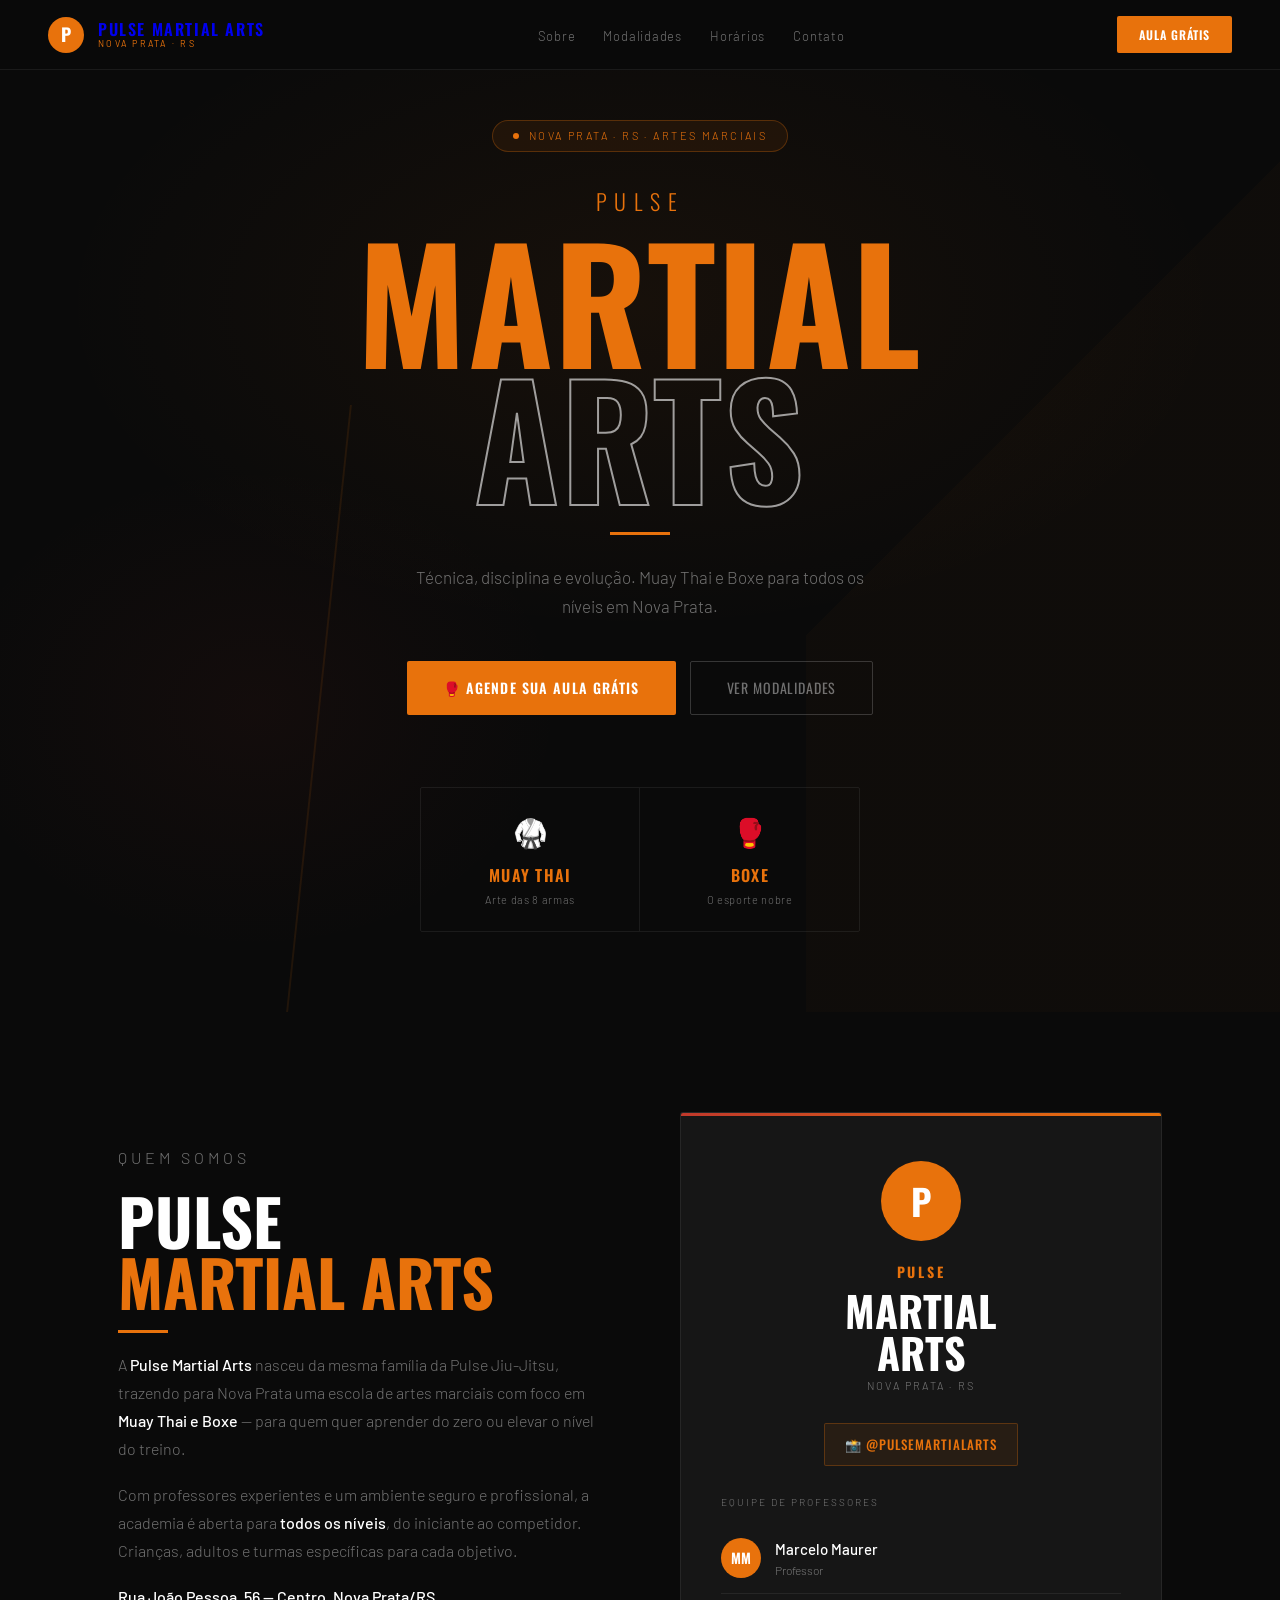
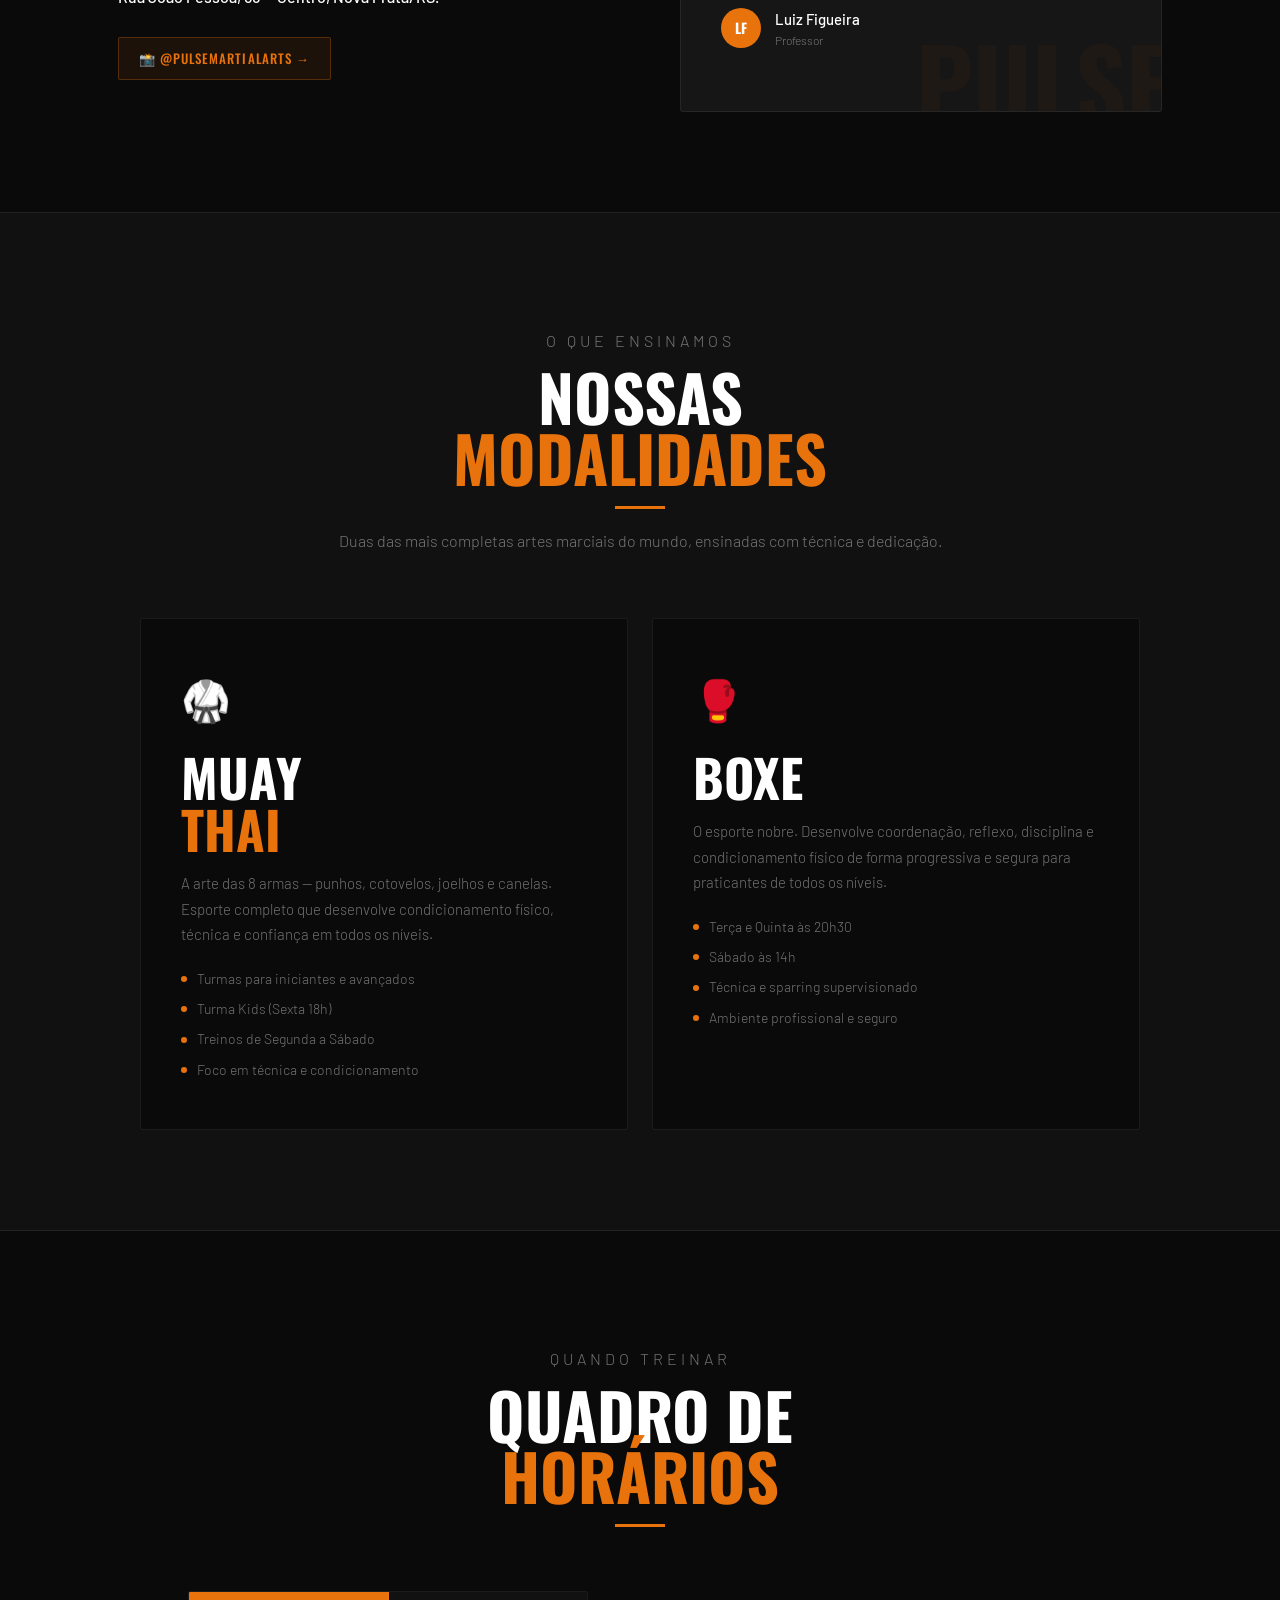
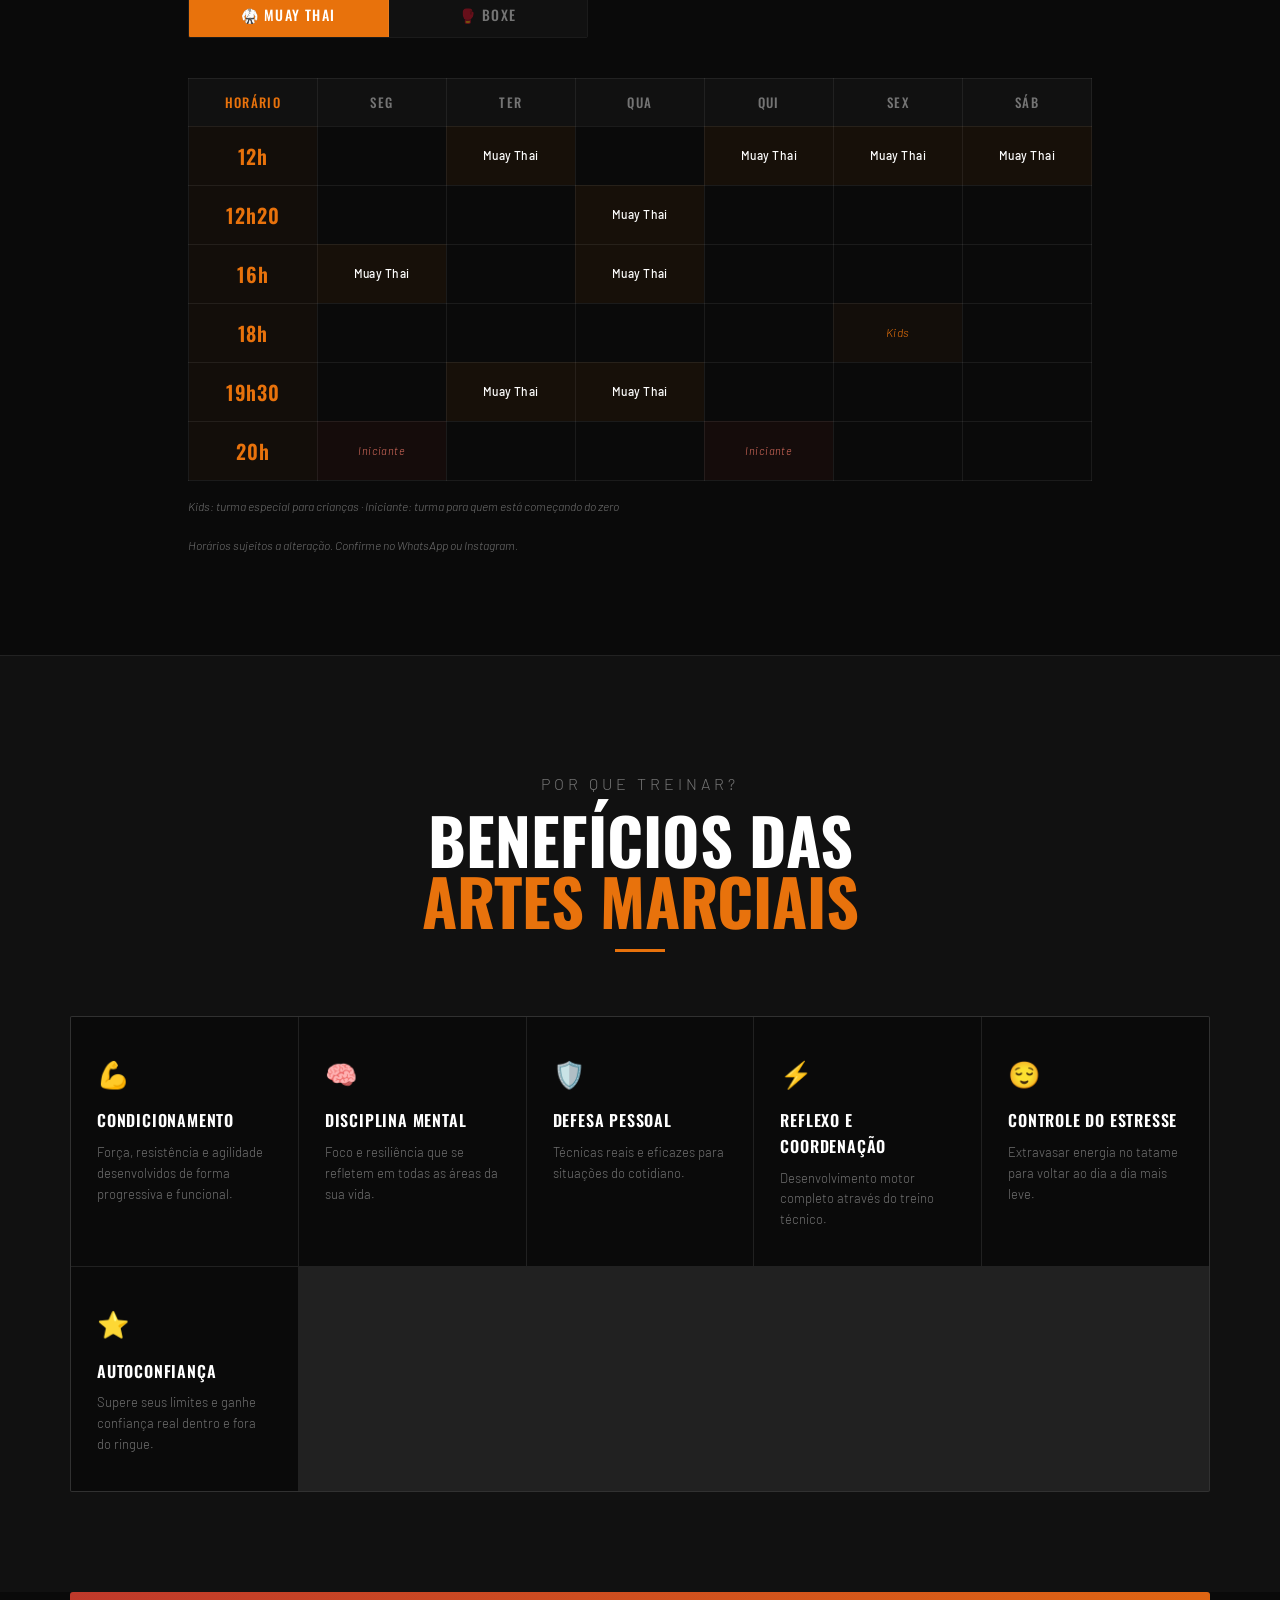
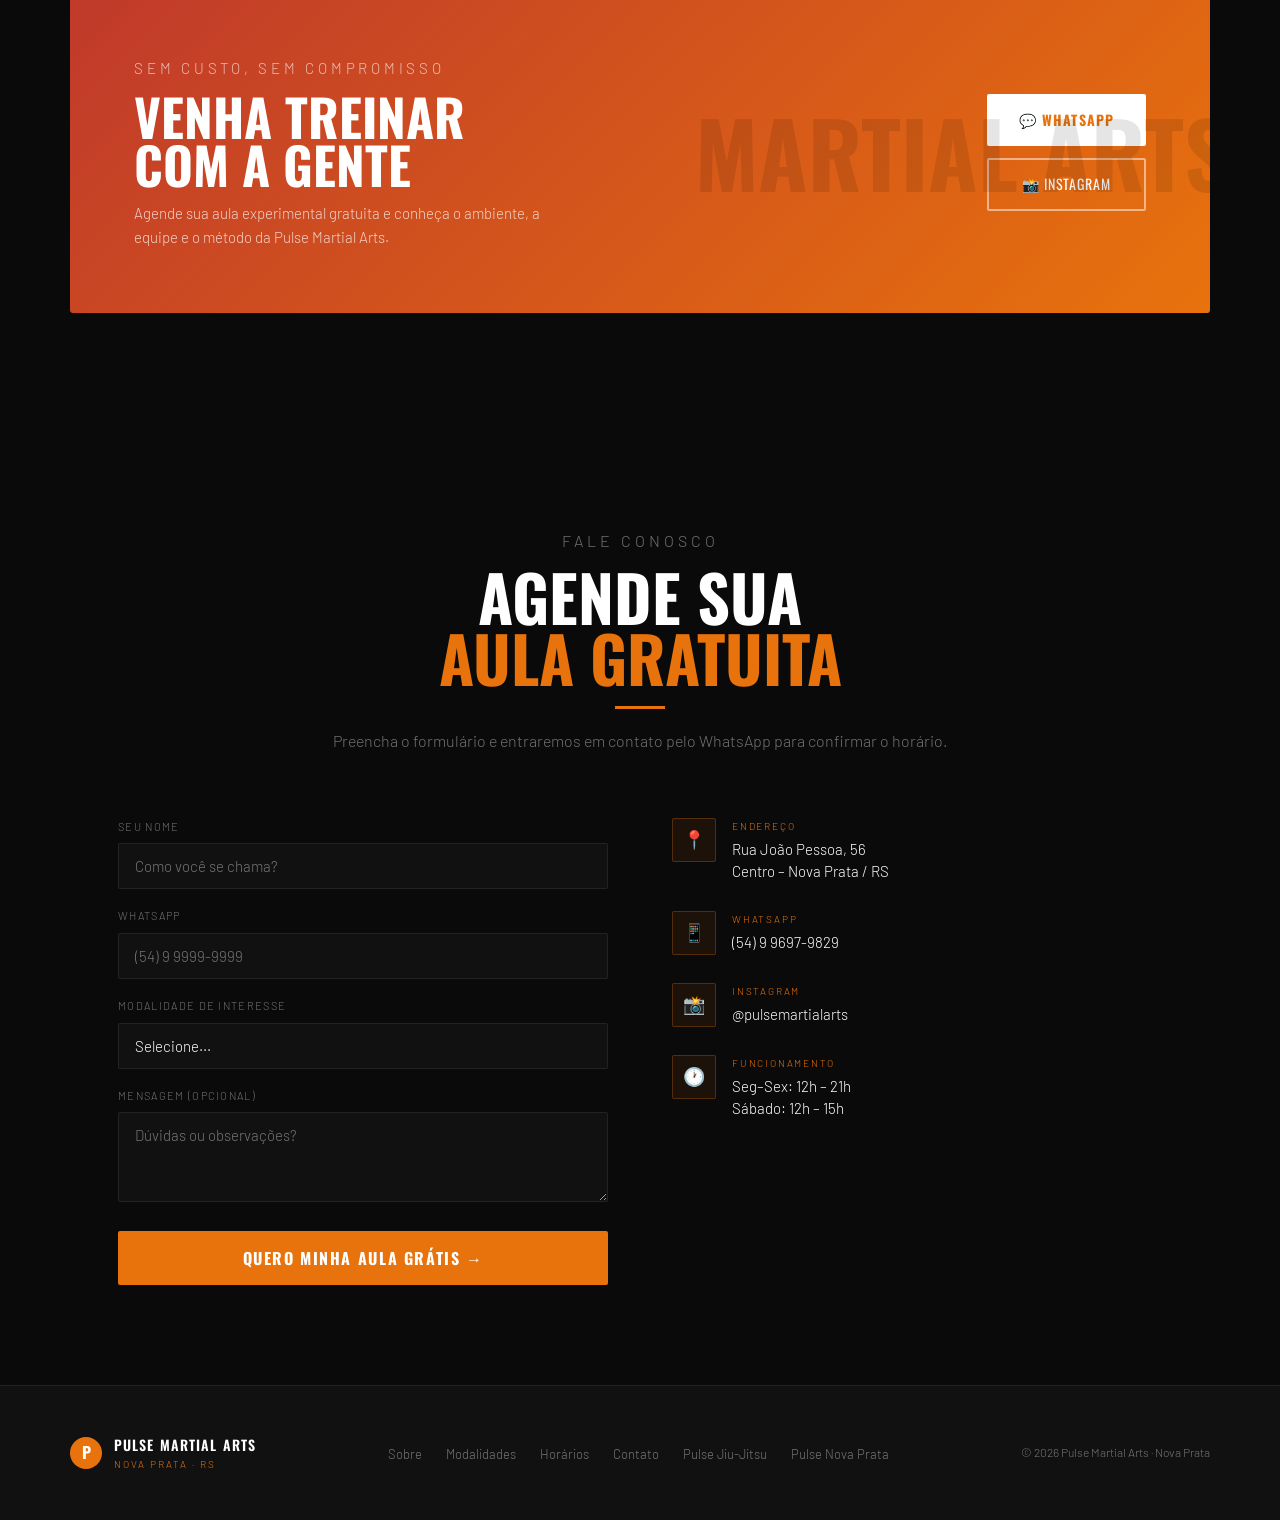
==== martial-arts/index.html @ 117d750c "Create index.html" ====
<!DOCTYPE html>
<html lang="pt-BR">
<head>
<meta charset="UTF-8">
<meta name="viewport" content="width=device-width, initial-scale=1.0">
<title>Pulse Martial Arts | Nova Prata – RS</title>
<meta name="description" content="Pulse Martial Arts Nova Prata — Muay Thai e Boxe. Técnica, disciplina e evolução. Rua João Pessoa, 56 – Centro. Agende sua aula gratuita.">
<link rel="preconnect" href="https://fonts.googleapis.com">
<link href="https://fonts.googleapis.com/css2?family=Oswald:wght@300;400;500;600;700&family=Barlow:wght@300;400;500&display=swap" rel="stylesheet">

<style>
*,*::before,*::after{box-sizing:border-box;margin:0;padding:0}
html{scroll-behavior:smooth}

:root{
  --black:#0a0a0a;
  --dark:#111;
  --card:#161616;
  --border:rgba(255,255,255,0.07);
  --white:#ffffff;
  --muted:rgba(255,255,255,0.42);
  --orange:#e8720c;
  --orange2:#f08020;
  --red:#c0392b;
  --orange-dim:rgba(232,114,12,0.08);
  --orange-border:rgba(232,114,12,0.28);
}

body{
  background:var(--black);
  color:var(--white);
  font-family:'Barlow',sans-serif;
  font-weight:300;
  line-height:1.6;
  overflow-x:hidden;
}

::-webkit-scrollbar{width:4px}
::-webkit-scrollbar-track{background:var(--black)}
::-webkit-scrollbar-thumb{background:var(--orange);border-radius:2px}

/* ── NAV ── */
nav{
  position:fixed;top:0;left:0;right:0;z-index:200;
  display:flex;align-items:center;justify-content:space-between;
  padding:16px 48px;
  background:rgba(10,10,10,0.93);
  backdrop-filter:blur(16px);
  border-bottom:1px solid var(--border);
}

.nav-logo{display:flex;align-items:center;gap:14px;text-decoration:none}

.nav-p{
  width:36px;height:36px;
  background:var(--orange);border-radius:50%;
  display:grid;place-items:center;
  font-family:'Oswald',sans-serif;
  font-weight:700;font-size:18px;color:var(--white);
}

.nav-name{display:flex;flex-direction:column;line-height:1.15}

.nav-pulse{
  font-family:'Oswald',sans-serif;
  font-weight:600;font-size:16px;letter-spacing:0.1em;
  text-transform:uppercase;
}

.nav-sub{
  font-size:9px;letter-spacing:0.25em;
  text-transform:uppercase;color:var(--orange);font-weight:400;
}

.nav-links{display:flex;gap:28px;list-style:none}
.nav-links a{
  color:var(--muted);text-decoration:none;
  font-size:13px;letter-spacing:0.06em;transition:color .2s;
}
.nav-links a:hover{color:var(--white)}

.nav-cta{
  background:var(--orange);color:var(--white);
  padding:9px 22px;border-radius:2px;
  text-decoration:none;font-size:12px;
  font-weight:600;letter-spacing:0.08em;
  font-family:'Oswald',sans-serif;
  text-transform:uppercase;
  transition:background .2s,transform .15s;
}
.nav-cta:hover{background:var(--orange2);transform:translateY(-1px)}

/* ── HERO ── */
#hero{
  min-height:100vh;
  display:flex;align-items:center;justify-content:center;
  padding:120px 48px 80px;
  position:relative;overflow:hidden;
  text-align:center;
}

.hero-bg{
  position:absolute;inset:0;
  background:
    radial-gradient(ellipse 70% 50% at 50% 30%,rgba(232,114,12,0.06) 0%,transparent 65%),
    radial-gradient(ellipse 40% 40% at 20% 70%,rgba(192,57,43,0.05) 0%,transparent 60%);
  background-color:var(--black);
}

/* diagonal slashes */
.hero-slash1{
  position:absolute;top:0;right:-8%;
  width:45%;height:100%;
  background:linear-gradient(135deg,transparent 40%,rgba(232,114,12,0.025) 40%);
  pointer-events:none;
}
.hero-slash2{
  position:absolute;bottom:0;left:-5%;
  width:30%;height:60%;
  border-right:2px solid rgba(232,114,12,0.1);
  transform:skewX(-6deg);
  pointer-events:none;
}

.hero-content{position:relative;z-index:2;max-width:900px}

.hero-badge{
  display:inline-flex;align-items:center;gap:10px;
  background:var(--orange-dim);
  border:1px solid var(--orange-border);
  color:var(--orange);
  font-size:11px;letter-spacing:0.22em;
  text-transform:uppercase;
  padding:6px 20px;border-radius:100px;
  margin-bottom:32px;
  animation:fadeUp .7s ease both;
}

.hero-badge::before{
  content:'';width:6px;height:6px;
  border-radius:50%;background:var(--orange);
  animation:blink 2s infinite;
}

@keyframes blink{
  0%,100%{opacity:1}50%{opacity:.3}
}

.hero-eyebrow{
  font-family:'Oswald',sans-serif;
  font-weight:300;font-size:clamp(16px,2vw,22px);
  letter-spacing:0.35em;text-transform:uppercase;
  color:var(--orange);margin-bottom:12px;
  animation:fadeUp .7s .05s ease both;
}

.hero-title{
  font-family:'Oswald',sans-serif;
  font-weight:700;
  font-size:clamp(70px,13vw,155px);
  line-height:0.88;
  letter-spacing:0.01em;
  text-transform:uppercase;
  animation:fadeUp .7s .1s ease both;
}

.hero-title .outline{
  -webkit-text-stroke:2px rgba(255,255,255,0.6);
  color:transparent;
}

.hero-title .accent{color:var(--orange)}

.hero-divider{
  width:60px;height:3px;
  background:var(--orange);
  margin:28px auto;
  animation:fadeUp .7s .18s ease both;
}

.hero-sub{
  max-width:480px;margin:0 auto;
  color:var(--muted);font-size:17px;line-height:1.7;
  animation:fadeUp .7s .22s ease both;
}

.hero-actions{
  display:flex;gap:14px;justify-content:center;
  margin-top:40px;flex-wrap:wrap;
  animation:fadeUp .7s .3s ease both;
}

.btn-primary{
  background:var(--orange);color:var(--white);
  padding:15px 36px;border-radius:2px;
  text-decoration:none;font-weight:600;font-size:14px;
  letter-spacing:0.08em;text-transform:uppercase;
  font-family:'Oswald',sans-serif;
  transition:background .2s,transform .15s;
  display:inline-flex;align-items:center;gap:8px;
}
.btn-primary:hover{background:var(--orange2);transform:translateY(-2px)}

.btn-ghost{
  border:1px solid rgba(255,255,255,0.18);color:var(--muted);
  padding:15px 36px;border-radius:2px;
  text-decoration:none;font-size:14px;
  letter-spacing:0.06em;text-transform:uppercase;
  font-family:'Oswald',sans-serif;font-weight:400;
  transition:border-color .2s,color .2s;
}
.btn-ghost:hover{border-color:rgba(255,255,255,.4);color:var(--white)}

.hero-modalities{
  display:flex;gap:0;justify-content:center;
  margin-top:72px;
  border:1px solid var(--border);border-radius:2px;
  overflow:hidden;max-width:440px;
  margin-left:auto;margin-right:auto;
  animation:fadeUp .7s .4s ease both;
}

.mod-item{
  flex:1;padding:22px 20px;text-align:center;
  border-right:1px solid var(--border);
}
.mod-item:last-child{border-right:none}

.mod-icon{font-size:28px;margin-bottom:8px}

.mod-name{
  font-family:'Oswald',sans-serif;font-weight:600;
  font-size:16px;letter-spacing:0.08em;text-transform:uppercase;
  color:var(--orange);
}

.mod-desc{font-size:11px;color:var(--muted);letter-spacing:0.06em;margin-top:3px}

@keyframes fadeUp{
  from{opacity:0;transform:translateY(22px)}
  to{opacity:1;transform:translateY(0)}
}

/* ── SECTION BASE ── */
.section-label{
  font-size:11px;letter-spacing:0.25em;
  text-transform:uppercase;color:var(--orange);margin-bottom:12px;
}

.section-title{
  font-family:'Oswald',sans-serif;
  font-weight:700;text-transform:uppercase;
  font-size:clamp(36px,5vw,64px);line-height:0.95;
}

.section-divider{
  width:50px;height:3px;background:var(--orange);margin:18px 0;
}

.section-header{text-align:center;max-width:640px;margin:0 auto 64px}
.section-header .section-divider{margin:18px auto}
.section-header p{color:var(--muted);margin-top:14px;font-size:16px;line-height:1.7}

/* ── SOBRE ── */
#sobre{
  padding:100px 48px;
  max-width:1140px;margin:0 auto;
  display:grid;grid-template-columns:1fr 1fr;
  gap:80px;align-items:center;
}

.sobre-text p{
  color:var(--muted);font-size:16px;
  margin-bottom:18px;line-height:1.75;
}
.sobre-text strong{color:var(--white);font-weight:500}

.sobre-card{
  background:var(--card);
  border:1px solid var(--border);
  border-radius:3px;padding:48px 40px;
  text-align:center;position:relative;overflow:hidden;
}

.sobre-card::before{
  content:'';position:absolute;
  top:0;left:0;right:0;height:3px;
  background:linear-gradient(90deg,var(--red),var(--orange));
}

.sobre-card::after{
  content:'PULSE';
  position:absolute;bottom:-20px;right:-10px;
  font-family:'Oswald',sans-serif;font-weight:700;
  font-size:100px;color:rgba(232,114,12,0.04);
  line-height:1;pointer-events:none;
}

.sobre-emblem{
  width:80px;height:80px;border-radius:50%;
  background:var(--orange);
  display:grid;place-items:center;
  font-family:'Oswald',sans-serif;
  font-weight:700;font-size:36px;color:var(--white);
  margin:0 auto 20px;
}

.sobre-card-title{
  font-family:'Oswald',sans-serif;font-weight:700;
  font-size:14px;letter-spacing:0.2em;text-transform:uppercase;
  color:var(--orange);margin-bottom:6px;
}

.sobre-card-name{
  font-family:'Oswald',sans-serif;font-weight:700;
  font-size:42px;text-transform:uppercase;line-height:1;
  margin-bottom:4px;
}

.sobre-card-city{
  font-size:11px;letter-spacing:0.2em;text-transform:uppercase;
  color:var(--muted);margin-bottom:28px;
}

.sobre-insta{
  display:inline-flex;align-items:center;gap:8px;
  background:var(--orange-dim);border:1px solid var(--orange-border);
  color:var(--orange);padding:10px 20px;border-radius:2px;
  text-decoration:none;font-size:13px;
  font-family:'Oswald',sans-serif;font-weight:500;
  letter-spacing:0.08em;text-transform:uppercase;
  transition:background .2s;
}
.sobre-insta:hover{background:rgba(232,114,12,0.15)}

.profs-list{margin-top:28px;text-align:left}
.profs-label{
  font-size:10px;letter-spacing:0.2em;text-transform:uppercase;
  color:var(--muted);margin-bottom:14px;
}
.prof-item{
  display:flex;align-items:center;gap:14px;
  padding:13px 0;border-bottom:1px solid var(--border);
}
.prof-item:last-child{border-bottom:none}
.prof-avatar{
  width:40px;height:40px;border-radius:50%;
  background:var(--orange);
  display:grid;place-items:center;
  font-family:'Oswald',sans-serif;font-weight:700;
  font-size:14px;color:var(--white);flex-shrink:0;
}
.prof-name{font-size:15px;font-weight:500}
.prof-role{font-size:12px;color:var(--muted)}

/* ── MODALIDADES ── */
#modalidades{
  background:var(--dark);
  border-top:1px solid var(--border);
  border-bottom:1px solid var(--border);
  padding:100px 48px;
}

.modal-grid{
  display:grid;grid-template-columns:1fr 1fr;
  gap:24px;max-width:1000px;margin:0 auto;
}

.modal-card{
  background:var(--black);
  border:1px solid var(--border);
  border-radius:3px;padding:48px 40px;
  position:relative;overflow:hidden;
  transition:border-color .25s,transform .25s;
}

.modal-card:hover{border-color:var(--orange-border);transform:translateY(-3px)}

.modal-card::before{
  content:'';position:absolute;
  left:0;top:0;bottom:0;width:3px;
  background:var(--orange);
  transform:scaleY(0);transform-origin:bottom;
  transition:transform .35s;
}
.modal-card:hover::before{transform:scaleY(1)}

.modal-icon{font-size:40px;margin-bottom:20px}

.modal-card h3{
  font-family:'Oswald',sans-serif;font-weight:700;
  font-size:clamp(36px,5vw,52px);text-transform:uppercase;
  line-height:1;margin-bottom:16px;
  color:var(--white);
}

.modal-card h3 span{color:var(--orange)}

.modal-card p{color:var(--muted);font-size:15px;line-height:1.7;margin-bottom:20px}

.modal-items{list-style:none;display:flex;flex-direction:column;gap:8px}
.modal-items li{
  font-size:14px;color:var(--muted);
  display:flex;align-items:center;gap:10px;
}
.modal-items li::before{
  content:'';width:6px;height:6px;
  border-radius:50%;background:var(--orange);flex-shrink:0;
}

/* ── HORÁRIOS ── */
#horarios{
  padding:100px 48px;
  max-width:1000px;margin:0 auto;
}

.horarios-tabs{
  display:flex;gap:0;
  margin-bottom:40px;
  border:1px solid var(--border);
  border-radius:2px;overflow:hidden;
  max-width:400px;
}

.tab-btn{
  flex:1;padding:12px;
  background:var(--dark);color:var(--muted);
  border:none;cursor:pointer;
  font-family:'Oswald',sans-serif;font-weight:500;
  font-size:14px;letter-spacing:0.1em;text-transform:uppercase;
  transition:background .2s,color .2s;
  border-right:1px solid var(--border);
}
.tab-btn:last-child{border-right:none}
.tab-btn.active{background:var(--orange);color:var(--white)}
.tab-btn:hover:not(.active){background:var(--card);color:var(--white)}

.tab-content{display:none}
.tab-content.active{display:block}

.table-wrap{overflow-x:auto}

table{width:100%;border-collapse:collapse;font-size:13px}

th{
  background:var(--dark);padding:13px 10px;text-align:center;
  font-family:'Oswald',sans-serif;font-weight:500;
  font-size:13px;letter-spacing:0.1em;text-transform:uppercase;
  color:var(--muted);border:1px solid var(--border);
}
th.th-h{color:var(--orange)}

td{
  padding:13px 10px;text-align:center;
  border:1px solid var(--border);color:var(--muted);
  font-size:12px;letter-spacing:0.04em;
}
td.hora{
  font-family:'Oswald',sans-serif;font-weight:600;
  font-size:20px;color:var(--orange);
  background:rgba(232,114,12,0.04);
  white-space:nowrap;
}
td.filled{background:rgba(232,114,12,0.06);color:var(--white);font-weight:500}
td.kids{background:rgba(232,114,12,0.04);color:var(--orange);font-style:italic}
td.init{
  background:rgba(192,57,43,0.06);
  color:#e07060;font-style:italic;font-size:11px;
}

.schedule-note{
  margin-top:16px;font-size:12px;
  color:var(--muted);font-style:italic;
}

/* ── BENEFÍCIOS ── */
#beneficios{
  background:var(--dark);
  border-top:1px solid var(--border);
  padding:100px 48px;
}

.benefits-grid{
  display:grid;
  grid-template-columns:repeat(auto-fit,minmax(200px,1fr));
  gap:1px;background:var(--border);
  max-width:1140px;margin:60px auto 0;
  border:1px solid var(--border);border-radius:2px;overflow:hidden;
}

.benefit{
  background:var(--black);padding:36px 26px;
  transition:background .2s;
}
.benefit:hover{background:var(--card)}

.benefit-icon{font-size:26px;margin-bottom:14px}

.benefit h4{
  font-family:'Oswald',sans-serif;font-weight:600;
  font-size:16px;text-transform:uppercase;
  letter-spacing:0.05em;margin-bottom:8px;color:var(--white);
}
.benefit p{color:var(--muted);font-size:13px;line-height:1.6}

/* ── CTA ── */
#cta{padding:0 48px 100px}

.cta-inner{
  max-width:1140px;margin:0 auto;
  background:linear-gradient(135deg,var(--red) 0%,var(--orange) 100%);
  border-radius:3px;padding:64px;
  display:flex;align-items:center;justify-content:space-between;
  gap:40px;position:relative;overflow:hidden;
}

.cta-inner::before{
  content:'MARTIAL ARTS';
  position:absolute;right:-20px;top:50%;
  transform:translateY(-50%);
  font-family:'Oswald',sans-serif;font-weight:700;
  font-size:90px;color:rgba(0,0,0,0.1);
  line-height:1;pointer-events:none;white-space:nowrap;
}

.cta-text .section-label{color:rgba(255,255,255,0.65)}
.cta-text h2{
  font-family:'Oswald',sans-serif;font-weight:700;
  font-size:clamp(32px,4vw,56px);text-transform:uppercase;
  line-height:0.95;color:var(--white);margin:8px 0 12px;
}
.cta-text p{color:rgba(255,255,255,0.75);max-width:420px;font-size:15px}

.cta-actions{display:flex;flex-direction:column;gap:12px;flex-shrink:0}

.btn-white{
  background:var(--white);color:var(--orange);
  padding:15px 32px;border-radius:2px;
  text-decoration:none;font-weight:700;font-size:14px;
  letter-spacing:0.08em;text-transform:uppercase;
  font-family:'Oswald',sans-serif;
  transition:background .2s;text-align:center;
}
.btn-white:hover{background:#f0f0f0}

.btn-outline-white{
  border:2px solid rgba(255,255,255,0.5);color:var(--white);
  padding:13px 32px;border-radius:2px;
  text-decoration:none;font-size:14px;
  letter-spacing:0.06em;text-transform:uppercase;
  font-family:'Oswald',sans-serif;font-weight:400;
  transition:border-color .2s;text-align:center;
}
.btn-outline-white:hover{border-color:var(--white)}

/* ── CONTATO ── */
#contato{
  padding:100px 48px;
  max-width:1140px;margin:0 auto;
}

.contact-grid{
  display:grid;grid-template-columns:1fr 1fr;
  gap:64px;margin-top:60px;align-items:start;
}

label{
  display:block;font-size:11px;
  letter-spacing:0.12em;text-transform:uppercase;
  color:var(--muted);margin-bottom:8px;
}

input,select,textarea{
  width:100%;background:var(--dark);
  border:1px solid var(--border);border-radius:2px;
  padding:13px 16px;color:var(--white);
  font-family:'Barlow',sans-serif;font-size:15px;font-weight:300;
  outline:none;transition:border-color .2s;-webkit-appearance:none;
}
input:focus,select:focus,textarea:focus{border-color:rgba(232,114,12,0.5)}
select option{background:#1a1a1a}
textarea{resize:vertical;min-height:90px}
.form-group{margin-bottom:18px}

.form-submit{
  width:100%;background:var(--orange);color:var(--white);
  border:none;padding:15px;border-radius:2px;
  font-family:'Oswald',sans-serif;font-weight:700;
  font-size:16px;letter-spacing:0.1em;text-transform:uppercase;
  cursor:pointer;transition:background .2s;margin-top:4px;
}
.form-submit:hover{background:var(--orange2)}

.contact-info{display:flex;flex-direction:column;gap:28px}

.info-block{display:flex;gap:16px;align-items:flex-start}

.info-icon{
  width:44px;height:44px;flex-shrink:0;
  background:var(--orange-dim);border:1px solid var(--orange-border);
  border-radius:2px;display:grid;place-items:center;font-size:18px;
}

.info-label{
  font-size:10px;letter-spacing:0.18em;
  text-transform:uppercase;color:var(--orange);margin-bottom:4px;
}
.info-val{color:var(--white);font-size:15px;line-height:1.5}
.info-val a{color:var(--white);text-decoration:none}
.info-val a:hover{color:var(--orange)}

/* ── FOOTER ── */
footer{
  background:var(--dark);border-top:1px solid var(--border);
  padding:48px;
}

.footer-inner{
  max-width:1140px;margin:0 auto;
  display:flex;align-items:center;justify-content:space-between;
  gap:32px;flex-wrap:wrap;
}

.footer-brand{display:flex;align-items:center;gap:12px}

.footer-p{
  width:32px;height:32px;background:var(--orange);border-radius:50%;
  display:grid;place-items:center;
  font-family:'Oswald',sans-serif;font-weight:700;
  font-size:16px;color:var(--white);
}

.footer-name{
  font-family:'Oswald',sans-serif;font-weight:600;
  font-size:14px;letter-spacing:0.08em;text-transform:uppercase;
}

.footer-sub{font-size:10px;letter-spacing:0.2em;text-transform:uppercase;color:var(--orange)}

.footer-links{display:flex;gap:24px;list-style:none;flex-wrap:wrap}
.footer-links a{color:var(--muted);text-decoration:none;font-size:13px;transition:color .2s}
.footer-links a:hover{color:var(--white)}

.footer-copy{font-size:12px;color:var(--muted)}

/* ── RESPONSIVE ── */
@media(max-width:900px){
  nav{padding:14px 24px}
  .nav-links{display:none}
  .nav-cta{display:none}
  #hero{padding:100px 24px 60px}
  #sobre{grid-template-columns:1fr;gap:48px;padding:72px 24px}
  #modalidades{padding:72px 24px}
  .modal-grid{grid-template-columns:1fr}
  #horarios{padding:72px 24px}
  #beneficios{padding:72px 24px}
  #cta{padding:0 24px 72px}
  .cta-inner{flex-direction:column;text-align:center;padding:48px 32px}
  .cta-actions{flex-direction:row;flex-wrap:wrap;justify-content:center}
  #contato{padding:72px 24px}
  .contact-grid{grid-template-columns:1fr;gap:48px}
  footer{padding:32px 24px}
  .footer-inner{flex-direction:column;text-align:center}
  .footer-links{justify-content:center}
}
</style>
</head>
<body>

<!-- NAV -->
<nav>
  <a class="nav-logo" href="#hero">
    <div class="nav-p">P</div>
    <div class="nav-name">
      <span class="nav-pulse">Pulse Martial Arts</span>
      <span class="nav-sub">Nova Prata · RS</span>
    </div>
  </a>

  <ul class="nav-links">
    <li><a href="#sobre">Sobre</a></li>
    <li><a href="#modalidades">Modalidades</a></li>
    <li><a href="#horarios">Horários</a></li>
    <li><a href="#contato">Contato</a></li>
  </ul>

  <a class="nav-cta" href="https://wa.me/5554996979829?text=Olá!%20Quero%20saber%20mais%20sobre%20as%20aulas%20na%20Pulse%20Martial%20Arts!" target="_blank">Aula Grátis</a>
</nav>

<!-- HERO -->
<section id="hero">
  <div class="hero-bg"></div>
  <div class="hero-slash1"></div>
  <div class="hero-slash2"></div>

  <div class="hero-content">
    <div class="hero-badge">Nova Prata · RS · Artes Marciais</div>

    <p class="hero-eyebrow">Pulse</p>

    <h1 class="hero-title">
      <span class="accent">MARTIAL</span><br>
      <span class="outline">ARTS</span>
    </h1>

    <div class="hero-divider"></div>

    <p class="hero-sub">Técnica, disciplina e evolução. Muay Thai e Boxe para todos os níveis em Nova Prata.</p>

    <div class="hero-actions">
      <a class="btn-primary" href="https://wa.me/5554996979829?text=Olá!%20Quero%20agendar%20uma%20aula%20experimental%20na%20Pulse%20Martial%20Arts!" target="_blank">
        🥊 Agende sua Aula Grátis
      </a>
      <a class="btn-ghost" href="#modalidades">Ver Modalidades</a>
    </div>

    <div class="hero-modalities">
      <div class="mod-item">
        <div class="mod-icon">🥋</div>
        <div class="mod-name">Muay Thai</div>
        <div class="mod-desc">Arte das 8 armas</div>
      </div>
      <div class="mod-item">
        <div class="mod-icon">🥊</div>
        <div class="mod-name">Boxe</div>
        <div class="mod-desc">O esporte nobre</div>
      </div>
    </div>
  </div>
</section>

<!-- SOBRE -->
<section id="sobre">
  <div class="sobre-text">
    <p class="section-label">Quem somos</p>
    <h2 class="section-title">Pulse<br><span style="color:var(--orange)">Martial Arts</span></h2>
    <div class="section-divider"></div>
    <p>A <strong>Pulse Martial Arts</strong> nasceu da mesma família da Pulse Jiu-Jitsu, trazendo para Nova Prata uma escola de artes marciais com foco em <strong>Muay Thai e Boxe</strong> — para quem quer aprender do zero ou elevar o nível do treino.</p>
    <p>Com professores experientes e um ambiente seguro e profissional, a academia é aberta para <strong>todos os níveis</strong>, do iniciante ao competidor. Crianças, adultos e turmas específicas para cada objetivo.</p>
    <p><strong>Rua João Pessoa, 56 — Centro, Nova Prata/RS.</strong></p>
    <a class="sobre-insta" href="https://instagram.com/pulsemartialarts" target="_blank" style="margin-top:8px;display:inline-flex;">
      📸 @pulsemartialarts →
    </a>
  </div>

  <div>
    <div class="sobre-card">
      <div class="sobre-emblem">P</div>
      <div class="sobre-card-title">Pulse</div>
      <div class="sobre-card-name">Martial<br>Arts</div>
      <div class="sobre-card-city">Nova Prata · RS</div>
      <a class="sobre-insta" href="https://instagram.com/pulsemartialarts" target="_blank">📸 @pulsemartialarts</a>

      <div class="profs-list">
        <div class="profs-label">Equipe de professores</div>
        <div class="prof-item">
          <div class="prof-avatar">MM</div>
          <div>
            <div class="prof-name">Marcelo Maurer</div>
            <div class="prof-role">Professor</div>
          </div>
        </div>
        <div class="prof-item">
          <div class="prof-avatar">LF</div>
          <div>
            <div class="prof-name">Luiz Figueira</div>
            <div class="prof-role">Professor</div>
          </div>
        </div>
      </div>
    </div>
  </div>
</section>

<!-- MODALIDADES -->
<section id="modalidades">
  <div class="section-header">
    <p class="section-label">O que ensinamos</p>
    <h2 class="section-title">Nossas<br><span style="color:var(--orange)">Modalidades</span></h2>
    <div class="section-divider"></div>
    <p>Duas das mais completas artes marciais do mundo, ensinadas com técnica e dedicação.</p>
  </div>

  <div class="modal-grid">
    <div class="modal-card">
      <div class="modal-icon">🥋</div>
      <h3>Muay<br><span>Thai</span></h3>
      <p>A arte das 8 armas — punhos, cotovelos, joelhos e canelas. Esporte completo que desenvolve condicionamento físico, técnica e confiança em todos os níveis.</p>
      <ul class="modal-items">
        <li>Turmas para iniciantes e avançados</li>
        <li>Turma Kids (Sexta 18h)</li>
        <li>Treinos de Segunda a Sábado</li>
        <li>Foco em técnica e condicionamento</li>
      </ul>
    </div>

    <div class="modal-card">
      <div class="modal-icon">🥊</div>
      <h3>Boxe</h3>
      <p>O esporte nobre. Desenvolve coordenação, reflexo, disciplina e condicionamento físico de forma progressiva e segura para praticantes de todos os níveis.</p>
      <ul class="modal-items">
        <li>Terça e Quinta às 20h30</li>
        <li>Sábado às 14h</li>
        <li>Técnica e sparring supervisionado</li>
        <li>Ambiente profissional e seguro</li>
      </ul>
    </div>
  </div>
</section>

<!-- HORÁRIOS -->
<section id="horarios">
  <div class="section-header">
    <p class="section-label">Quando treinar</p>
    <h2 class="section-title">Quadro de<br><span style="color:var(--orange)">Horários</span></h2>
    <div class="section-divider"></div>
  </div>

  <div class="horarios-tabs">
    <button class="tab-btn active" onclick="showTab('muaythai',this)">🥋 Muay Thai</button>
    <button class="tab-btn" onclick="showTab('boxe',this)">🥊 Boxe</button>
  </div>

  <!-- MUAY THAI -->
  <div class="tab-content active" id="tab-muaythai">
    <div class="table-wrap">
      <table>
        <thead>
          <tr>
            <th class="th-h">Horário</th>
            <th>SEG</th>
            <th>TER</th>
            <th>QUA</th>
            <th>QUI</th>
            <th>SEX</th>
            <th>SÁB</th>
          </tr>
        </thead>
        <tbody>
          <tr>
            <td class="hora">12h</td>
            <td></td>
            <td class="filled">Muay Thai</td>
            <td></td>
            <td class="filled">Muay Thai</td>
            <td class="filled">Muay Thai</td>
            <td class="filled">Muay Thai</td>
          </tr>
          <tr>
            <td class="hora">12h20</td>
            <td></td>
            <td></td>
            <td class="filled">Muay Thai</td>
            <td></td>
            <td></td>
            <td></td>
          </tr>
          <tr>
            <td class="hora">16h</td>
            <td class="filled">Muay Thai</td>
            <td></td>
            <td class="filled">Muay Thai</td>
            <td></td>
            <td></td>
            <td></td>
          </tr>
          <tr>
            <td class="hora">18h</td>
            <td></td>
            <td></td>
            <td></td>
            <td></td>
            <td class="kids">Kids</td>
            <td></td>
          </tr>
          <tr>
            <td class="hora">19h30</td>
            <td></td>
            <td class="filled">Muay Thai</td>
            <td class="filled">Muay Thai</td>
            <td></td>
            <td></td>
            <td></td>
          </tr>
          <tr>
            <td class="hora">20h</td>
            <td class="init">Iniciante</td>
            <td></td>
            <td></td>
            <td class="init">Iniciante</td>
            <td></td>
            <td></td>
          </tr>
        </tbody>
      </table>
    </div>
    <p class="schedule-note">Kids: turma especial para crianças · Iniciante: turma para quem está começando do zero</p>
  </div>

  <!-- BOXE -->
  <div class="tab-content" id="tab-boxe">
    <div class="table-wrap">
      <table>
        <thead>
          <tr>
            <th class="th-h">Horário</th>
            <th>SEG</th>
            <th>TER</th>
            <th>QUA</th>
            <th>QUI</th>
            <th>SEX</th>
            <th>SÁB</th>
          </tr>
        </thead>
        <tbody>
          <tr>
            <td class="hora">14h</td>
            <td></td>
            <td></td>
            <td></td>
            <td></td>
            <td></td>
            <td class="filled">Boxe</td>
          </tr>
          <tr>
            <td class="hora">20h30</td>
            <td></td>
            <td class="filled">Boxe</td>
            <td></td>
            <td class="filled">Boxe</td>
            <td></td>
            <td></td>
          </tr>
        </tbody>
      </table>
    </div>
  </div>

  <p class="schedule-note" style="margin-top:20px">Horários sujeitos a alteração. Confirme no WhatsApp ou Instagram.</p>
</section>

<!-- BENEFÍCIOS -->
<section id="beneficios">
  <div class="section-header">
    <p class="section-label">Por que treinar?</p>
    <h2 class="section-title">Benefícios das<br><span style="color:var(--orange)">Artes Marciais</span></h2>
    <div class="section-divider"></div>
  </div>

  <div class="benefits-grid">
    <div class="benefit">
      <div class="benefit-icon">💪</div>
      <h4>Condicionamento</h4>
      <p>Força, resistência e agilidade desenvolvidos de forma progressiva e funcional.</p>
    </div>
    <div class="benefit">
      <div class="benefit-icon">🧠</div>
      <h4>Disciplina Mental</h4>
      <p>Foco e resiliência que se refletem em todas as áreas da sua vida.</p>
    </div>
    <div class="benefit">
      <div class="benefit-icon">🛡️</div>
      <h4>Defesa Pessoal</h4>
      <p>Técnicas reais e eficazes para situações do cotidiano.</p>
    </div>
    <div class="benefit">
      <div class="benefit-icon">⚡</div>
      <h4>Reflexo e Coordenação</h4>
      <p>Desenvolvimento motor completo através do treino técnico.</p>
    </div>
    <div class="benefit">
      <div class="benefit-icon">😌</div>
      <h4>Controle do Estresse</h4>
      <p>Extravasar energia no tatame para voltar ao dia a dia mais leve.</p>
    </div>
    <div class="benefit">
      <div class="benefit-icon">⭐</div>
      <h4>Autoconfiança</h4>
      <p>Supere seus limites e ganhe confiança real dentro e fora do ringue.</p>
    </div>
  </div>
</section>

<!-- CTA -->
<section id="cta">
  <div class="cta-inner">
    <div class="cta-text">
      <p class="section-label">Sem custo, sem compromisso</p>
      <h2>Venha Treinar<br>Com a Gente</h2>
      <p>Agende sua aula experimental gratuita e conheça o ambiente, a equipe e o método da Pulse Martial Arts.</p>
    </div>
    <div class="cta-actions">
      <a class="btn-white" href="https://wa.me/5554996979829?text=Olá!%20Quero%20agendar%20uma%20aula%20experimental%20na%20Pulse%20Martial%20Arts!" target="_blank">
        💬 WhatsApp
      </a>
      <a class="btn-outline-white" href="https://instagram.com/pulsemartialarts" target="_blank">
        📸 Instagram
      </a>
    </div>
  </div>
</section>

<!-- CONTATO -->
<section id="contato">
  <div class="section-header">
    <p class="section-label">Fale conosco</p>
    <h2 class="section-title">Agende sua<br><span style="color:var(--orange)">Aula Gratuita</span></h2>
    <div class="section-divider"></div>
    <p>Preencha o formulário e entraremos em contato pelo WhatsApp para confirmar o horário.</p>
  </div>

  <div class="contact-grid">
    <form onsubmit="handleForm(event)">
      <div class="form-group">
        <label>Seu nome</label>
        <input type="text" id="nome" placeholder="Como você se chama?" required>
      </div>
      <div class="form-group">
        <label>WhatsApp</label>
        <input type="tel" id="wpp" placeholder="(54) 9 9999-9999" required>
      </div>
      <div class="form-group">
        <label>Modalidade de interesse</label>
        <select id="turma" required>
          <option value="" disabled selected>Selecione...</option>
          <option>Muay Thai – Iniciante</option>
          <option>Muay Thai – Avançado</option>
          <option>Muay Thai – Kids</option>
          <option>Boxe</option>
        </select>
      </div>
      <div class="form-group">
        <label>Mensagem (opcional)</label>
        <textarea id="msg" placeholder="Dúvidas ou observações?"></textarea>
      </div>
      <button class="form-submit" type="submit">Quero minha aula grátis →</button>
    </form>

    <div class="contact-info">
      <div class="info-block">
        <div class="info-icon">📍</div>
        <div>
          <div class="info-label">Endereço</div>
          <div class="info-val">Rua João Pessoa, 56<br>Centro – Nova Prata / RS</div>
        </div>
      </div>
      <div class="info-block">
        <div class="info-icon">📱</div>
        <div>
          <div class="info-label">WhatsApp</div>
          <div class="info-val">
            <a href="https://wa.me/5554996979829" target="_blank">(54) 9 9697-9829</a>
          </div>
        </div>
      </div>
      <div class="info-block">
        <div class="info-icon">📸</div>
        <div>
          <div class="info-label">Instagram</div>
          <div class="info-val">
            <a href="https://instagram.com/pulsemartialarts" target="_blank">@pulsemartialarts</a>
          </div>
        </div>
      </div>
      <div class="info-block">
        <div class="info-icon">🕐</div>
        <div>
          <div class="info-label">Funcionamento</div>
          <div class="info-val">Seg–Sex: 12h – 21h<br>Sábado: 12h – 15h</div>
        </div>
      </div>
    </div>
  </div>
</section>

<!-- FOOTER -->
<footer>
  <div class="footer-inner">
    <div class="footer-brand">
      <div class="footer-p">P</div>
      <div>
        <div class="footer-name">Pulse Martial Arts</div>
        <div class="footer-sub">Nova Prata · RS</div>
      </div>
    </div>

    <ul class="footer-links">
      <li><a href="#sobre">Sobre</a></li>
      <li><a href="#modalidades">Modalidades</a></li>
      <li><a href="#horarios">Horários</a></li>
      <li><a href="#contato">Contato</a></li>
      <li><a href="https://pulsejiujitsu.com.br" target="_blank">Pulse Jiu-Jitsu</a></li>
      <li><a href="https://pulsejiujitsu.com.br/nova-prata" target="_blank">Pulse Nova Prata</a></li>
    </ul>

    <div class="footer-copy">© 2026 Pulse Martial Arts · Nova Prata</div>
  </div>
</footer>

<script>
function showTab(id, btn) {
  document.querySelectorAll('.tab-content').forEach(t => t.classList.remove('active'));
  document.querySelectorAll('.tab-btn').forEach(b => b.classList.remove('active'));
  document.getElementById('tab-' + id).classList.add('active');
  btn.classList.add('active');
}

function handleForm(e) {
  e.preventDefault();
  const nome = document.getElementById('nome').value;
  const turma = document.getElementById('turma').value;
  const msg = document.getElementById('msg').value;
  const text = encodeURIComponent(
    `Olá! Meu nome é ${nome} e tenho interesse em: ${turma}.${msg ? ' ' + msg : ''} Gostaria de agendar uma aula experimental na Pulse Martial Arts!`
  );
  window.open(`https://wa.me/5554996979829?text=${text}`, '_blank');
}
</script>

</body>
</html>
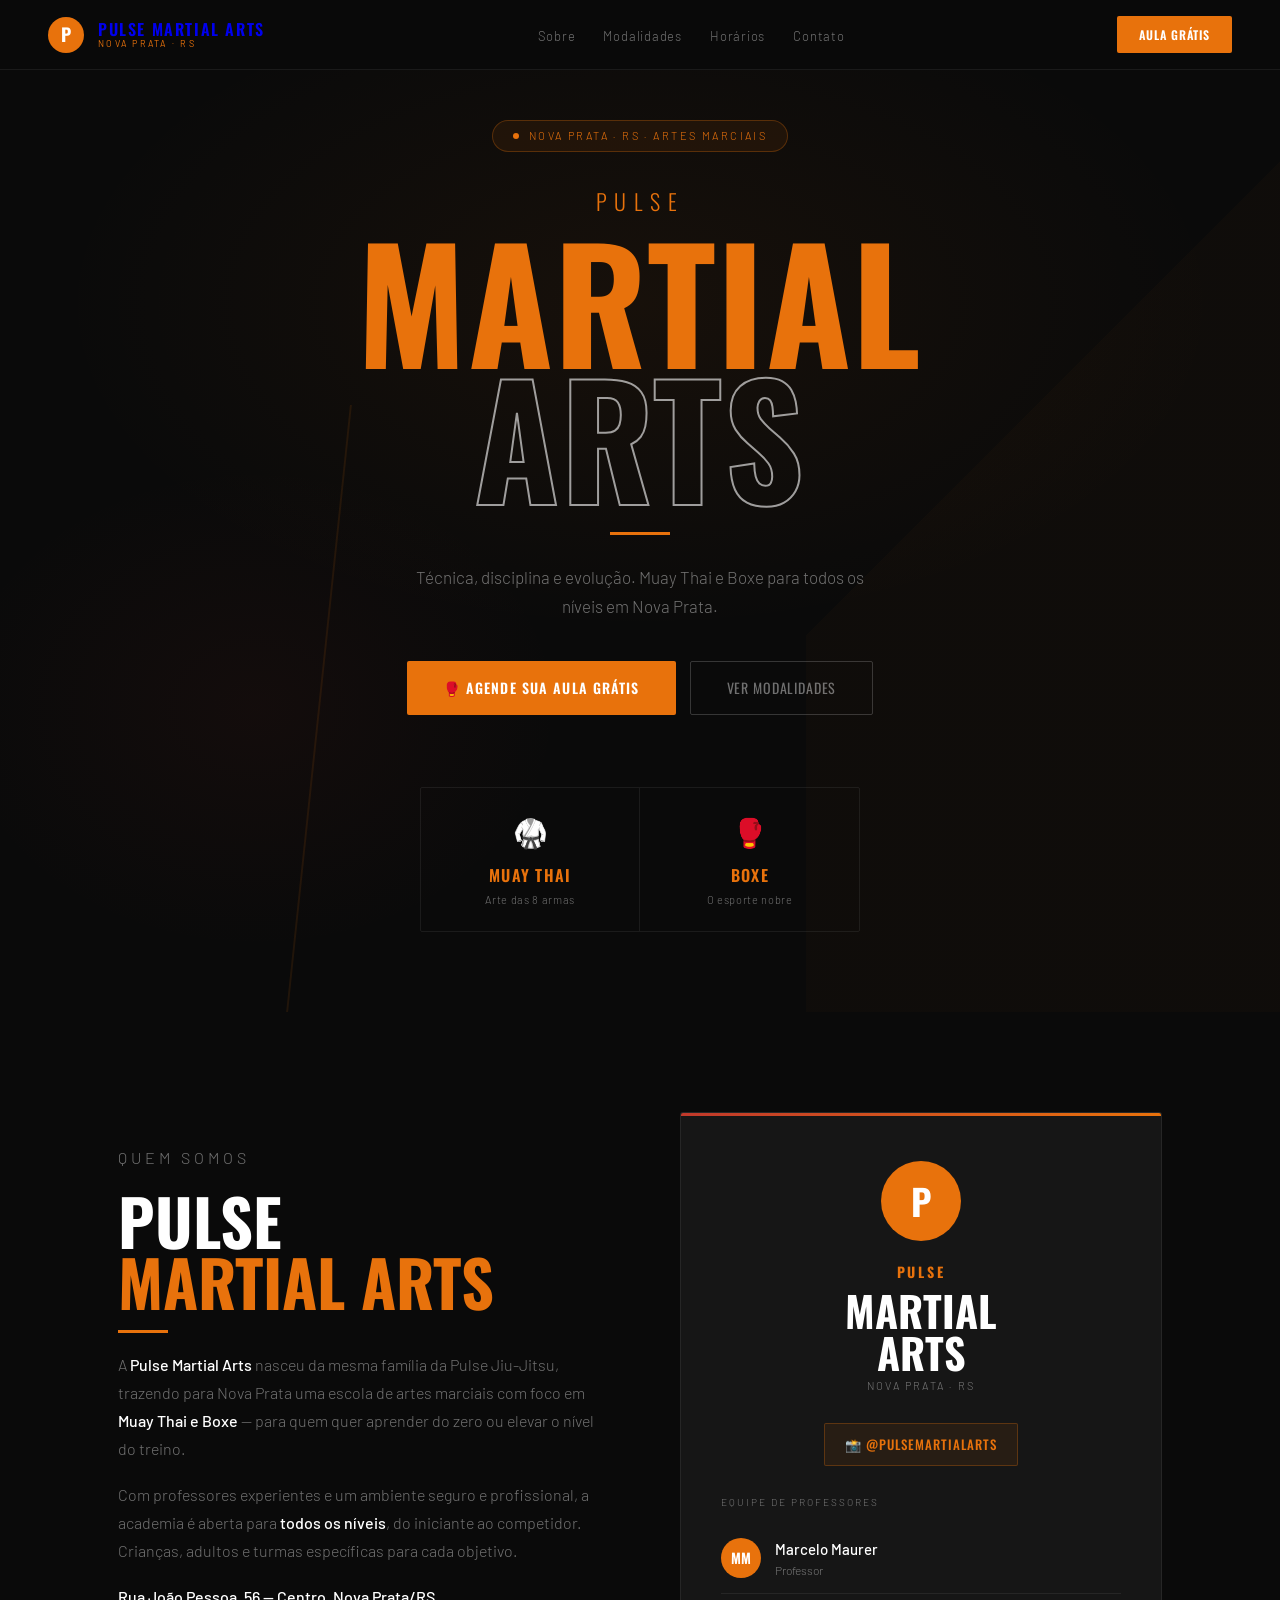
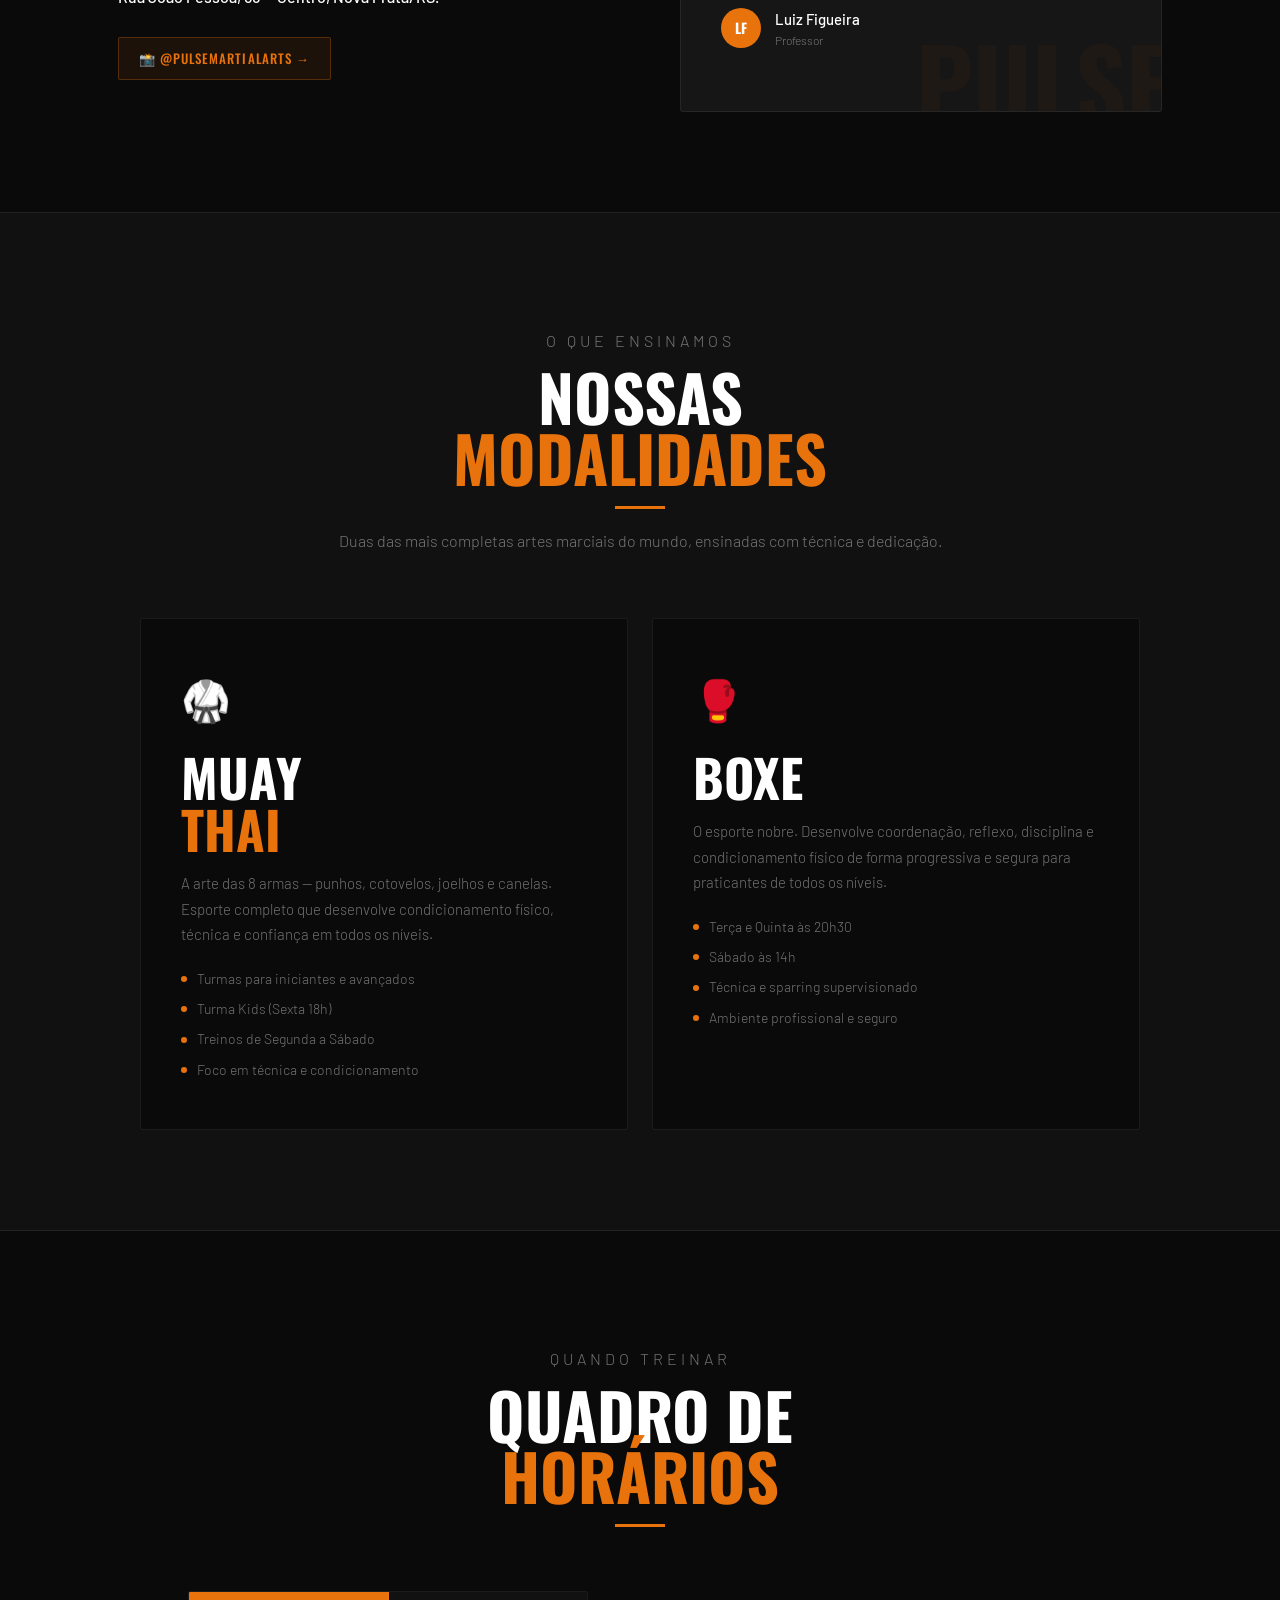
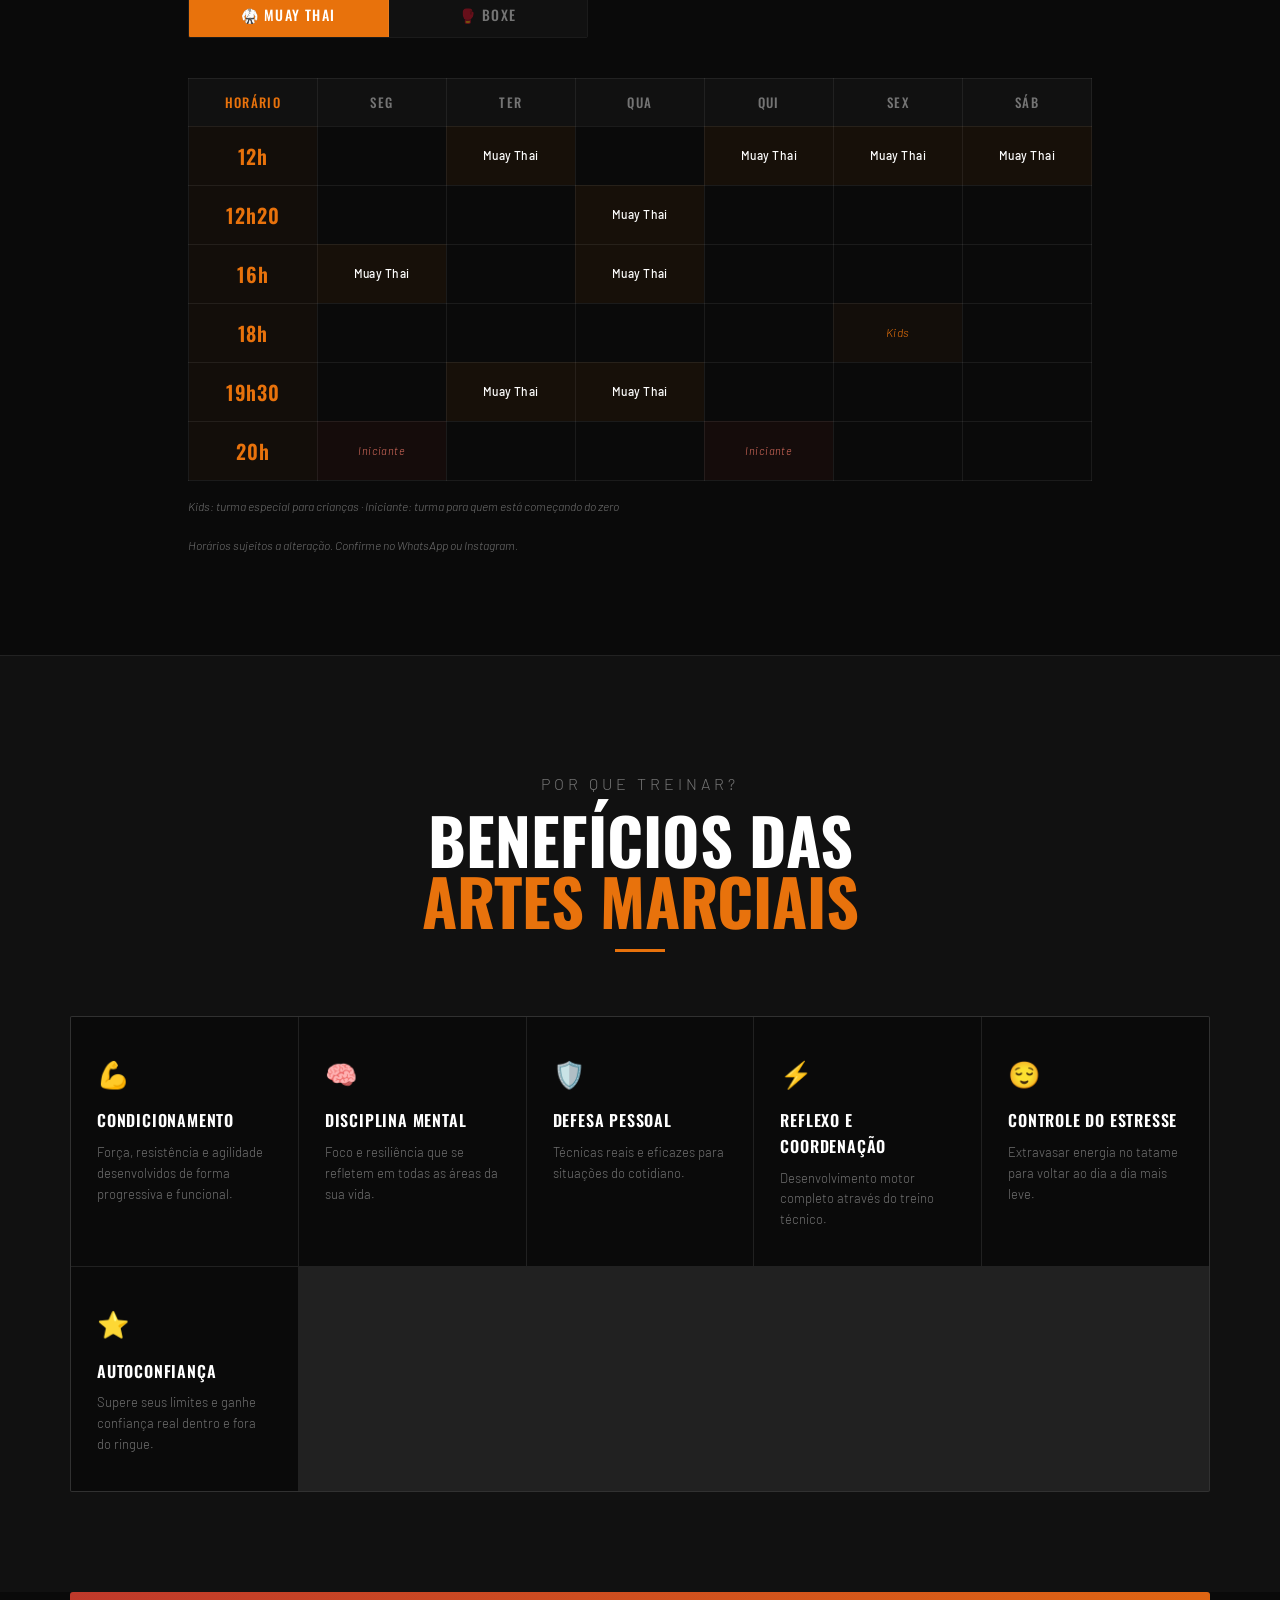
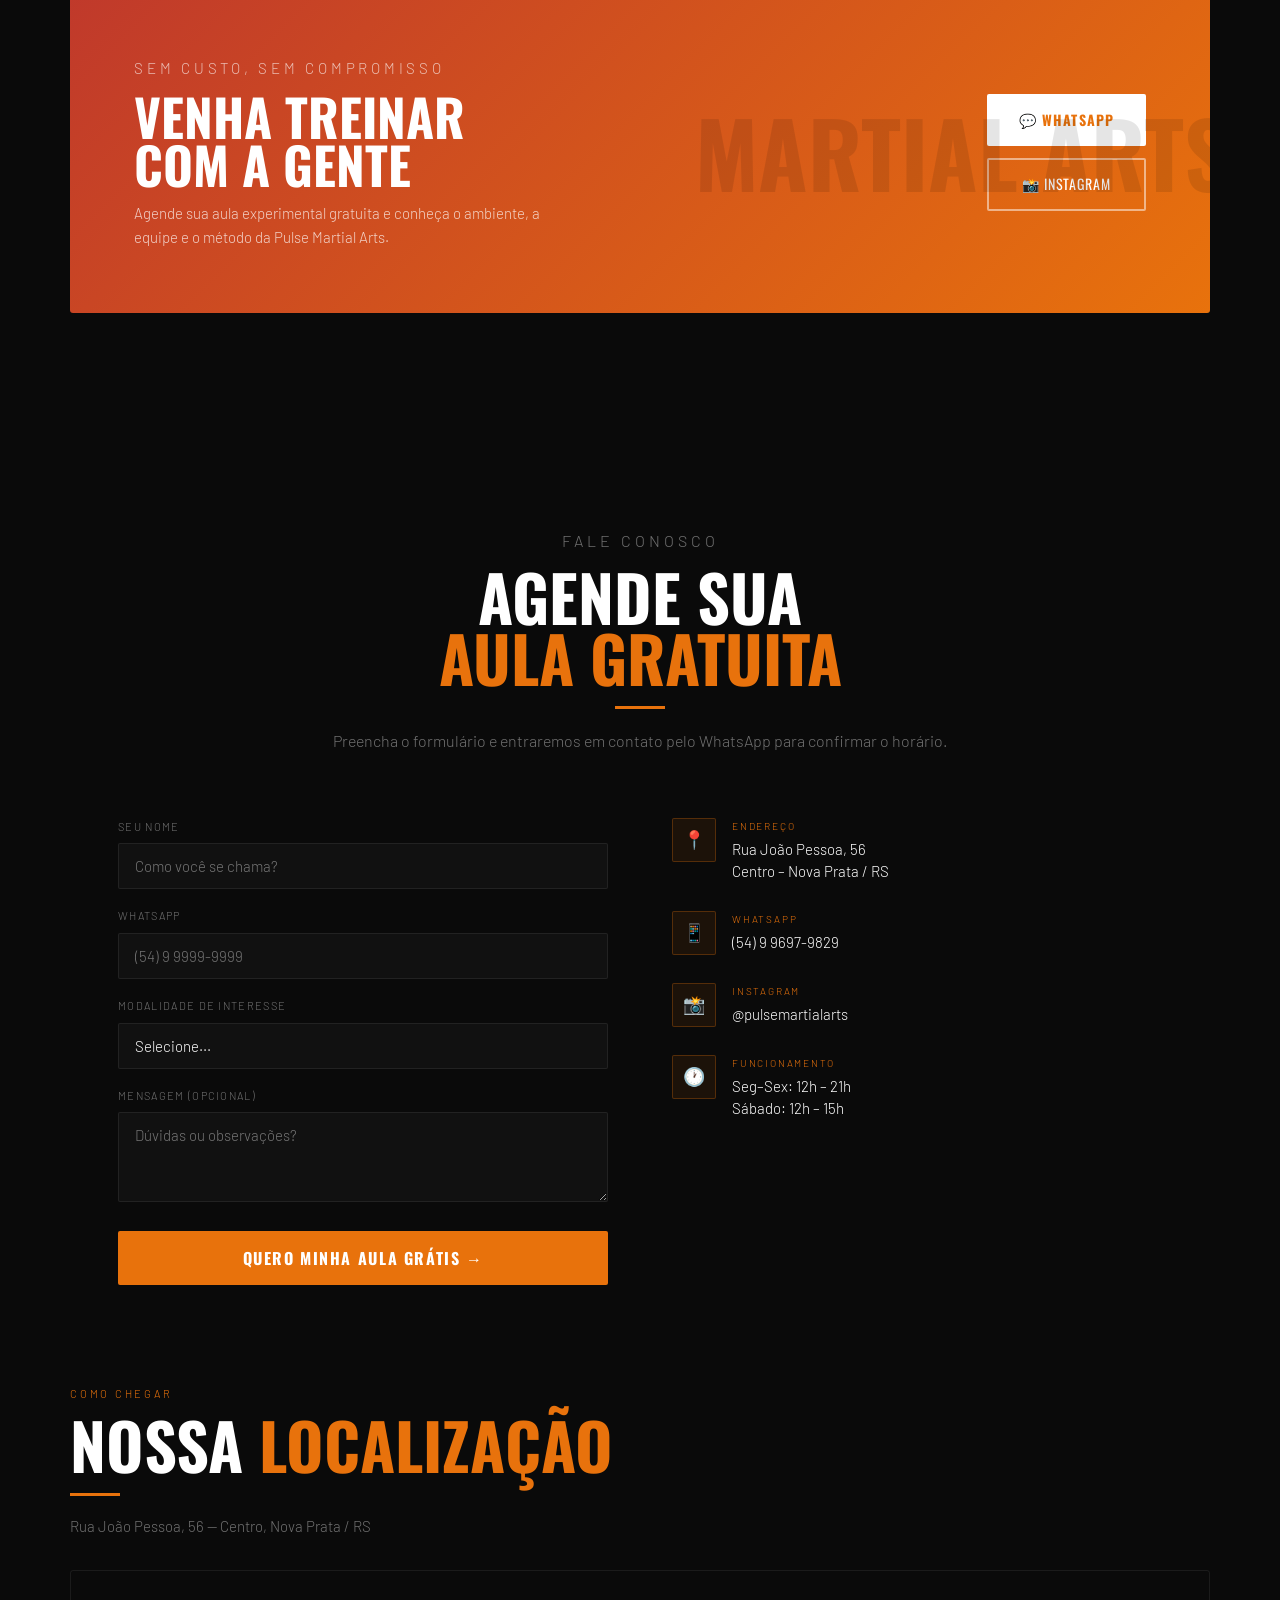
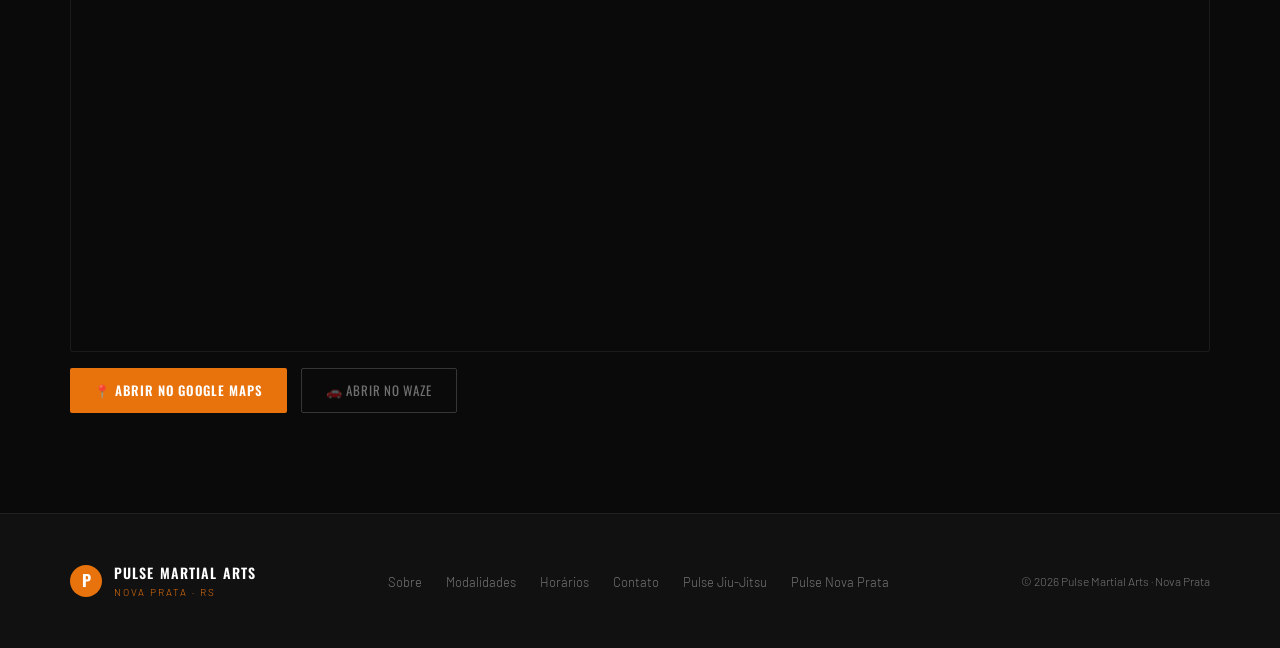
==== commit 06462e00: "Update index.html" ====
--- a/martial-arts/index.html
+++ b/martial-arts/index.html
@@ -1073,6 +1073,33 @@
   </div>
 </section>
 
+<!-- MAPA -->
+<section id="mapa" style="padding:0 48px 100px;">
+  <div style="max-width:1140px;margin:0 auto;">
+    <div style="margin-bottom:32px;">
+      <p class="section-label">Como chegar</p>
+      <h2 class="section-title">Nossa <span style="color:var(--orange)">Localização</span></h2>
+      <div class="section-divider"></div>
+      <p style="color:var(--muted);font-size:15px;margin-top:8px;">Rua João Pessoa, 56 — Centro, Nova Prata / RS</p>
+    </div>
+    <div style="border-radius:3px;overflow:hidden;border:1px solid var(--border);position:relative;">
+      <iframe
+        src="https://maps.google.com/maps?q=Rua+Jo%C3%A3o+Pessoa,+56,+Nova+Prata,+RS,+Brasil&output=embed&z=17"
+        width="100%" height="380" style="border:0;display:block;filter:invert(90%) hue-rotate(180deg);"
+        allowfullscreen="" loading="lazy" referrerpolicy="no-referrer-when-downgrade">
+      </iframe>
+    </div>
+    <div style="display:flex;gap:14px;margin-top:16px;flex-wrap:wrap;">
+      <a href="https://www.google.com/maps/dir/?api=1&destination=Rua+João+Pessoa,56,Nova+Prata,RS,Brasil" target="_blank" class="btn-primary" style="font-size:13px;padding:11px 24px;">
+        📍 Abrir no Google Maps
+      </a>
+      <a href="https://waze.com/ul?q=Rua+João+Pessoa+56+Nova+Prata+RS" target="_blank" class="btn-ghost" style="font-size:13px;padding:11px 24px;">
+        🚗 Abrir no Waze
+      </a>
+    </div>
+  </div>
+</section>
+
 <!-- FOOTER -->
 <footer>
   <div class="footer-inner">
